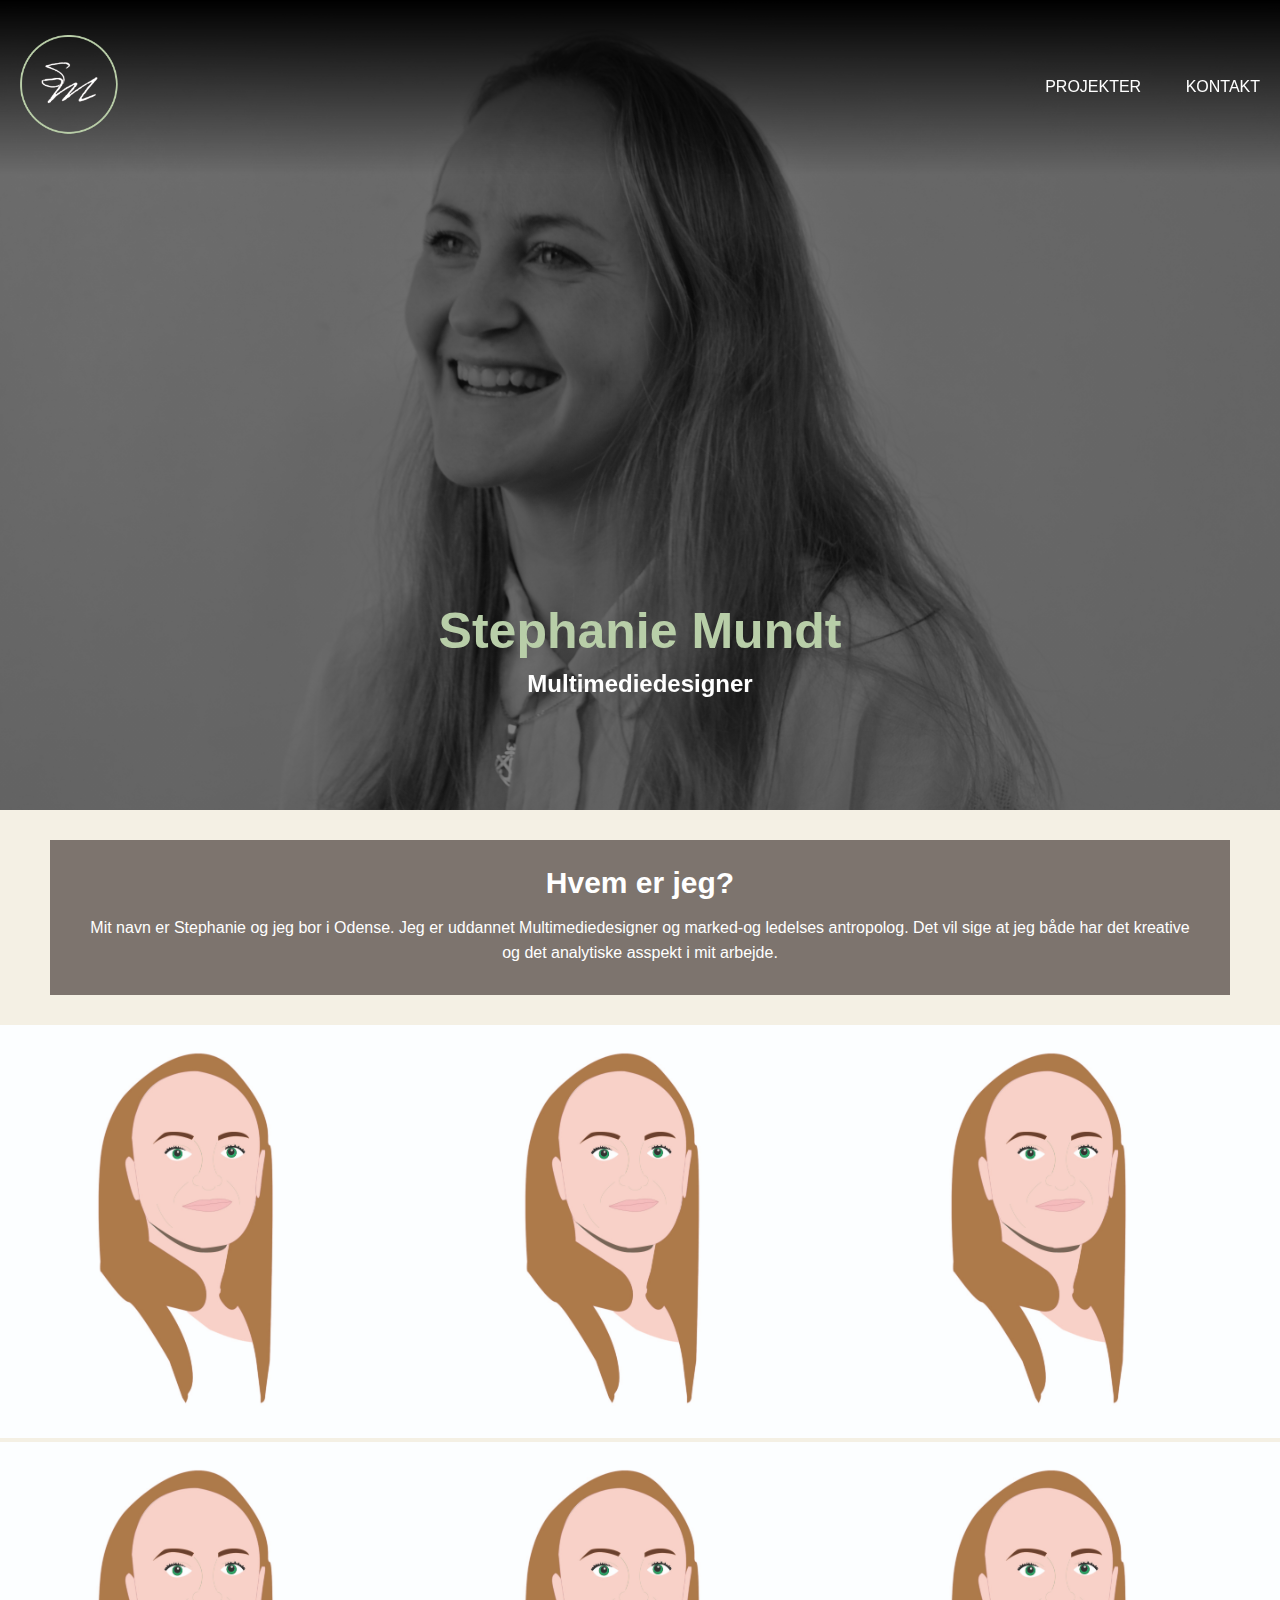
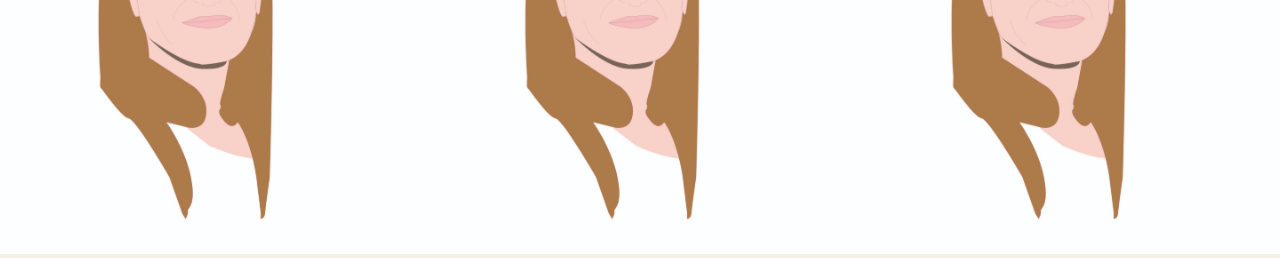
==== Eksamen/index.html @ cfb69e47 "backup" ====
<!DOCTYPE html>
<html lang="en" dir="ltr">
  <head>
    <meta charset="utf-8">
    <meta name="viewport" content="width=device-width, initial-scale=1.0">
    <link rel="stylesheet" href="style.css">
    <title>Præsentationsportfolio</title>
  </head>

  <body>
      <div class="header">
          <div class="navbar">
            <a href="index.html"><img src="logo.png" alt="logo" class="logo"></a>
          <ul>
            <li><a href="projekter.html">Projekter</a></li>
            <li><a href="kontakt.html">Kontakt</a></li>
          </ul>
      </div>
      </div>

      <div class="content">
        <h1>Stephanie Mundt</h1>
        <h2>Multimediedesigner</h2>
      </div>

      <div class="container1">
        <div class="content1">
          <h1>Hvem er jeg?</h1>
          <p>Mit navn er Stephanie og jeg bor i Odense. Jeg er uddannet Multimediedesigner
            og marked-og ledelses antropolog. Det vil sige at jeg både har det kreative og det
            analytiske asspekt i mit arbejde.</p>
      </div>
      </div>

  <div class="container2">
    <div class="projekt1"><img src="portrat.jpg" alt="portrat"></div>
    <div class="projekt2"><img src="portrat.jpg" alt="blomster"></div>
    <div class="projekt3"><img src="portrat.jpg" alt="blomster"></div>
    <div class="projekt4"><img src="portrat.jpg" alt="blomster"></div>
    <div class="projekt5"><img src="portrat.jpg" alt="blomster"></div>
    <div class="projekt6"><img src="portrat.jpg" alt="blomster"></div>
  </div>

  </body>
</html>
---- Eksamen/style.css ----
*{
  margin: 0;
  padding: 0;
  font-family: sans-serif
}
body{
    background: #F4F0E4;
}
.header {
  width:100%;
  height: 90vh;
  text-align: center;
  background-image: linear-gradient(rgba(0, 0, 0, 0.5),rgba(0, 0, 0, 0.5)),url(mig1.png);
  background-size: cover;
  background-position: center;
}
.headerkontakt {
  width:100%;
  height: 100vh;
  text-align: center;
  background-image: linear-gradient(rgba(0, 0, 0, 0.5),rgba(0, 0, 0, 0.5)),url(mig1.png);
  background-size: cover;
  background-position: center;
}
.navbar{
  width: 100%;
  margin:auto;
  padding: 35px 0;
  display: flex;
  align-items: center;
  justify-content: space-between;
  position: fixed;
  background: linear-gradient(180deg,rgba(0,0,0,1) 0%,rgba(0,0,0,0) 100%);
}
.logo{
  width: 100px;
  height: 100px;
  margin-left: 20px;
  cursor: pointer;
}
.navbar ul li{
  list-style: none;
  display: inline-block;
  margin: 0 20px;
  position:relative;
}
.navbar ul li a{
  text-decoration: none;
  color: #fff;
  text-transform: uppercase;
}
.navbar ul li::after{
  content: '';
  height: 3px;
  width: 0;
  background: #B8CEA8;
  position: absolute;
  left: 0;
  bottom: -10px;
  transition: 0.5s;
}
.navbar ul li:hover::after{
  width: 100%
}
.content{
  width: 100%;
  position: absolute;
  top: 70%;
  transform: translateY(-50%);
  text-align: center;
  color: #fff;
}
.content h1{
  font-size: 50px;
  margin-top: 40px;
  margin-bottom:10px;
  color: #B8CEA8
}
.content p{
  margin: 20px auto;
  font-weight: 100;
  line-height: 25px;
}

/* unvisited link */
a:link {
  color: #fff;
}

/* visited link */
a:visited {
  color: #7D746E;
}

/* mouse over link */
a:hover {
  color: #B8CEA8;
}

/*forside tekst*/
.container1 {
  display: grid;
  grid-template-rows: 1fr;
  grid-auto-columns: 1fr;
  gap: 0px 0px;
  margin-top: 30px;
  margin-bottom: 30px;
  margin-left: 50px;
  margin-right: 50px;
  background-color: #7D746E;
  padding: 30px;
  color: #fff;
}

.content1 {
  grid-area: 1 / 1 / 2 / 2;
  text-align:center;
  line-height: 25px;
}
.content1 h1{
  font-size: 30px;
  margin-bottom:20px;
}
}
/*billede-grid på forside*/
.container2 {
    display: grid;
    grid-template-rows: 1fr 1fr 1fr 1fr 1fr 1fr;
    grid-auto-columns: 1fr;
    gap: 0px 0px;
    grid-auto-flow: row;
}

  .projekt1 { grid-area: 1 / 1 / 2 / 2;}
      .projekt1 img{
        width: 100%;
      }
  .projekt2 { grid-area: 2 / 1 / 3 / 2;}
      .projekt2 img{
        width: 100%;
      }
  .projekt3 { grid-area: 3 / 1 / 4 / 2;}
      .projekt3 img{
        width: 100%;
      }
  .projekt4 { grid-area: 4 / 1 / 5 / 2;}
      .projekt4 img{
        width: 100%;
      }
  .projekt5 { grid-area: 5 / 1 / 6 / 2;}
      .projekt5 img{
        width: 100%;
      }
  .projekt6 { grid-area: 6 / 1 / 7 / 2;}
      .projekt6 img{
        width: 100%;
      }

/*grid projekt side*/
  .container3 {
    display: grid;
    margin-top: 20px;
    grid-template-columns: 1fr 1fr;
    grid-template-rows: 1fr 1fr 1fr 1fr 1fr 1fr;
    grid-auto-columns: 1fr;
    gap: 20px 20px;
    margin-left: 20px;
    margin-right: 20px;
    margin-bottom: 20px;
    grid-auto-flow: row;
    grid-template-areas:
      "projekt1pro tekst1pro"
      "tekst2pro projekt2pro"
      "projekt3pro tekst3pro"
      "tekst4pro projekt4pro"
      "projekt5pro tekst5pro"
      "tekst6pro projekt6pro";
  }

  .projekt1pro { grid-area: projekt1pro;}
  .projekt1pro img{
    width: 100%;
  }
  .tekst1pro { grid-area: tekst1pro;
    background: #B8CEA8;
    padding: 30px;
  }
  .tekst2pro { grid-area: tekst2pro;
    background:#D5CDB8;
    padding: 30px;
  }
  .projekt2pro { grid-area: projekt2pro;}
    .projekt2pro img{
      width: 100%;
    }
  .projekt3pro { grid-area: projekt3pro;}
    .projekt3pro img{
      width: 100%;
    }
  .tekst3pro { grid-area: tekst3pro;
    background: #B8CEA8;
    padding: 30px;
  }
  .tekst4pro { grid-area: tekst4pro;
    background:#D5CDB8;
    padding: 30px;
  }
  .projekt4pro { grid-area: projekt4pro;}
    .projekt4pro img{
      width: 100%;
    }
  .projekt5pro { grid-area: projekt5pro;}
    .projekt5pro img{
      width: 100%;
    }
  .tekst5pro { grid-area: tekst5pro;
    background:#B8CEA8;
    padding: 30px;
  }
  .tekst6pro { grid-area: tekst6pro;
    background:#D5CDB8;
    padding: 30px;
  }
  .projekt6pro { grid-area: projekt6pro;}
    .projekt6pro img{
      width: 100%;
    }


/*Style på skærm over 600px*/
@media only screen and (min-width:600px){
  html,body {
      height: 100%;
    }

    .container2 {
        display: grid;
        grid-template-columns: 1fr 1fr 1fr;
        grid-template-rows: 1fr 1fr;
        grid-auto-flow: row;
        grid-template-areas:
          "projekt1 projekt2 projekt3"
          "projekt4 projekt5 projekt6"
          ". . .";
      }

    .projekt1 { grid-area: projekt1; }

    .projekt2 { grid-area: projekt2; }

    .projekt3 { grid-area: projekt3; }

    .projekt4 { grid-area: projekt4; }

    .projekt5 { grid-area: projekt5; }

    .projekt6 { grid-area: projekt6; }

/*Style på skærm over 700px*/
    @media only screen and (min-width:700px){
      html,body {
          height: 100%;
        }
    .container3 {
      display: grid;
      margin-top: 20px;
      grid-template-columns: 1fr 1fr;
      grid-template-rows: 1fr 1fr 1fr 1fr 1fr 1fr;
      grid-auto-columns: 1fr;
      gap: 20px 20px;
      margin-bottom: 20px;
      grid-auto-flow: row;
      grid-template-areas:
      "projekt1pro tekst1pro"
      "tekst2pro projekt2pro"
      "projekt3pro tekst3pro"
      "tekst4pro projekt4pro"
      "projekt5pro tekst5pro"
      "tekst6pro projekt6pro";
  }

  .projekt1pro { grid-area: projekt1pro;}
  .projekt1pro img{
      width: 100%;
    }
  .tekst1pro { grid-area: tekst1pro;
    background: #B8CEA8;
    padding: 30px;
  }
  .tekst2pro { grid-area: tekst2pro;
    background:#D5CDB8;
    padding: 30px;
  }
  .projekt2pro { grid-area: projekt2pro;}
  .projekt2pro img{
      width: 100%;
    }
  .projekt3pro { grid-area: projekt3pro;}
  .projekt3pro img{
      width: 100%;
    }
  .tekst3pro { grid-area: tekst3pro;
    background: #B8CEA8;
    padding: 30px;
  }
  .tekst4pro { grid-area: tekst4pro;
    background:#D5CDB8;
    padding: 30px;
  }
  .projekt4pro { grid-area: projekt4pro;}
  .projekt4pro img{
      width: 100%;
    }
  .projekt5pro { grid-area: projekt5pro;}
  .projekt5pro img{
      width: 100%;
    }
  .tekst5pro { grid-area: tekst5pro;
    background:#B8CEA8;
    padding: 30px;
  }
  .tekst6pro { grid-area: tekst6pro;
    background:#D5CDB8;
    padding: 30px;
  }
  .projekt6pro { grid-area: projekt6pro;}
  .projekt1pro img{
      width: 100%;
    }

/*
body {
  max-width: 1000px;
  margin:auto;
}

body {
  display: grid;
  grid-template-areas:
    'header'
    'menu '
    'main'
    'right'
    'footer';
  grid-template-columns: 1fr;
  grid-gap: 10px;
  background-color: rgb(244, 60, 121);
  padding: 10px;
}

.item1 { grid-area: header; }
.item2 { grid-area: menu; }
.item3 { grid-area: main; }
.item4 { grid-area: right; }
.item5 { grid-area: footer; }

.grid-container > * {
  background-color: rgb(117, 82, 173);
  text-align: center;
  padding: 20px 0;
  font-size: 30px;
}

  .grid-container{
    height: 100%;
    grid-template-areas:
        'header header header header '
        'menu main main right'
        'footer footer footer footer';
      grid-template-columns: 1fr 3fr 1fr 1fr;
      grid-template-rows: 100px auto 100px;
      grid-gap: 10px;
      background-color: rgb(244, 60, 121);
      padding: 10px;
    }
  }
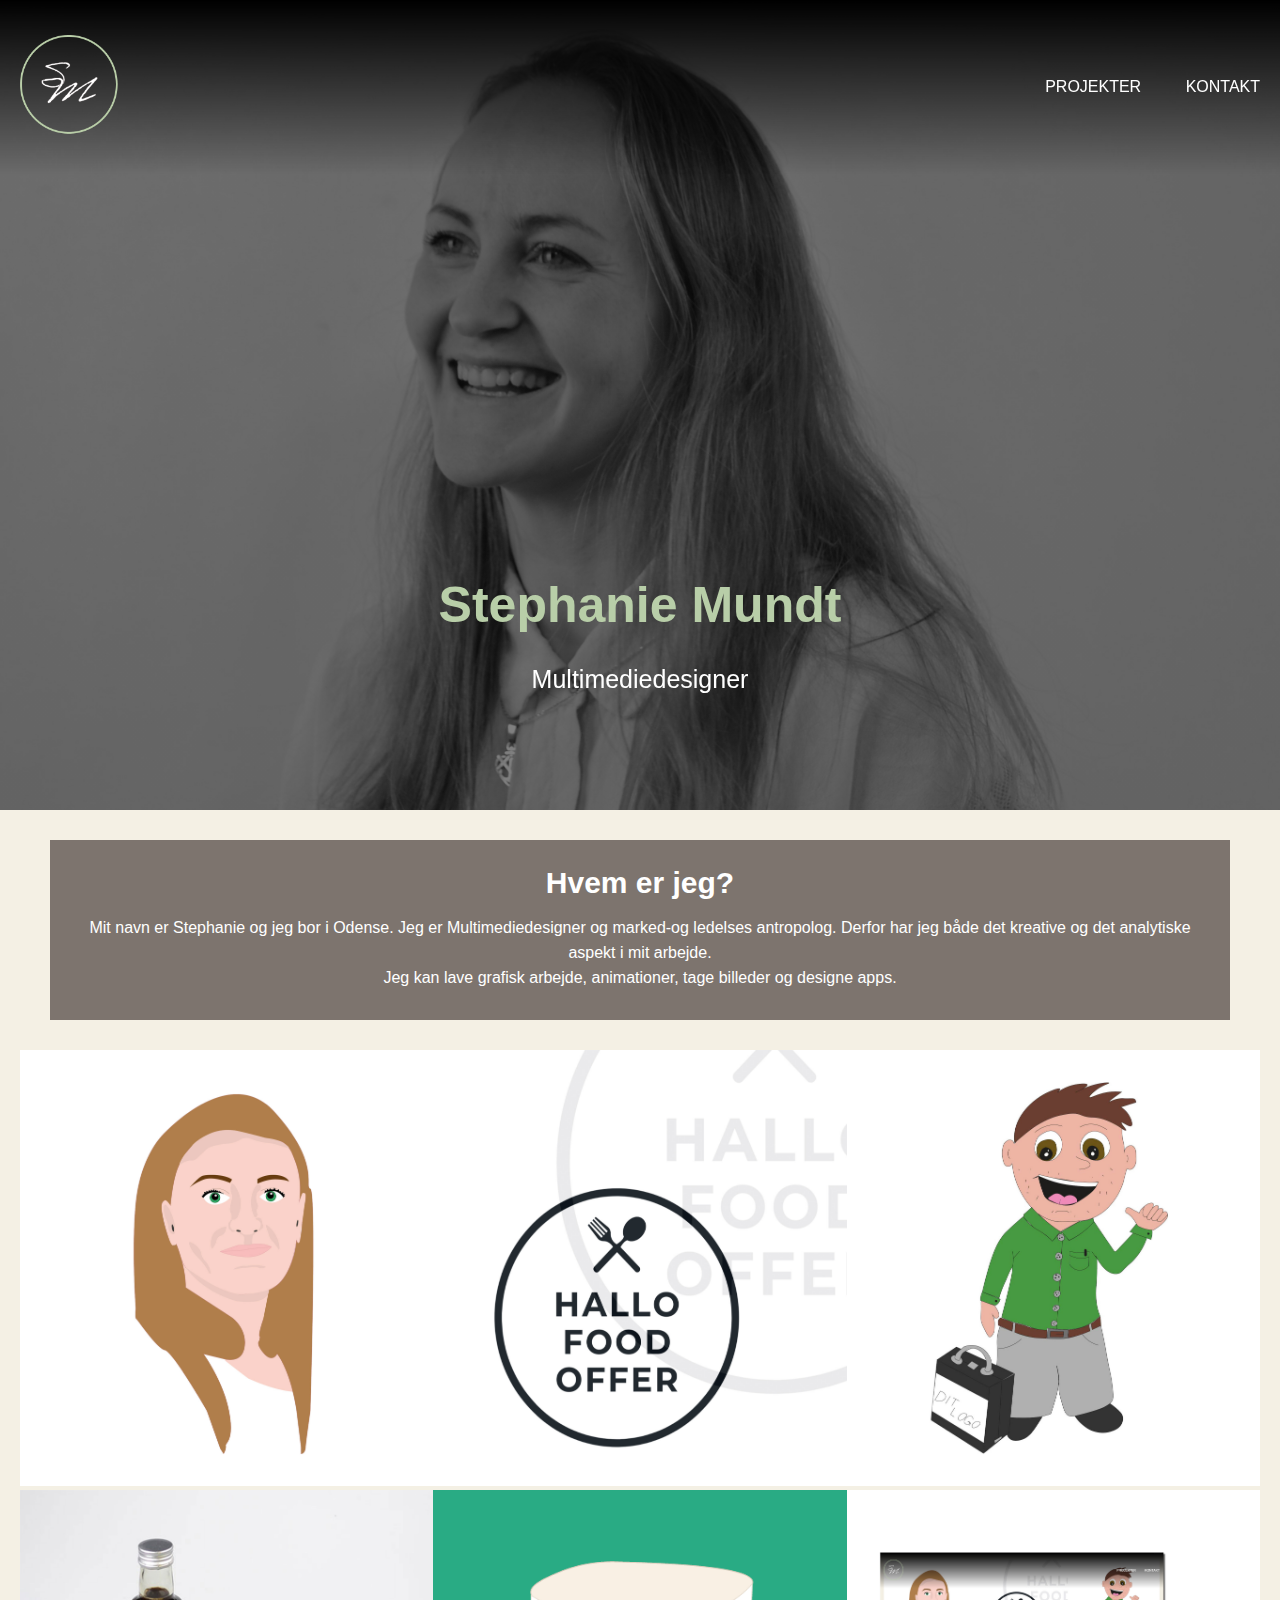
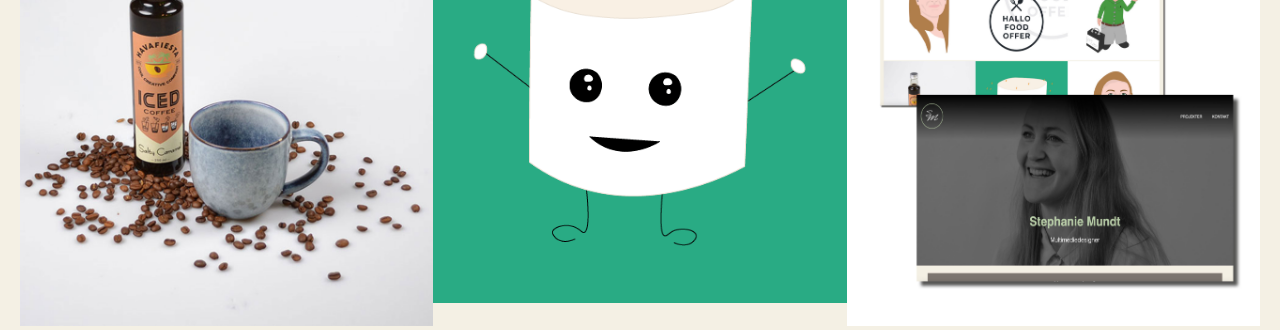
==== commit f4bb5080: "Add files via upload" ====
--- a/Eksamen/index.html
+++ b/Eksamen/index.html
@@ -1,44 +1,51 @@
 <!DOCTYPE html>
 <html lang="en" dir="ltr">
-  <head>
-    <meta charset="utf-8">
-    <meta name="viewport" content="width=device-width, initial-scale=1.0">
-    <link rel="stylesheet" href="style.css">
-    <title>Præsentationsportfolio</title>
-  </head>
+<head>
+  <meta charset="utf-8">
+  <meta name="viewport" content="width=device-width, initial-scale=1.0">
+  <link rel="stylesheet" href="style.css">
+  <title>Præsentationsportfolio</title>
+</head>
 
-  <body>
-      <div class="header">
-          <div class="navbar">
-            <a href="index.html"><img src="logo.png" alt="logo" class="logo"></a>
-          <ul>
-            <li><a href="projekter.html">Projekter</a></li>
-            <li><a href="kontakt.html">Kontakt</a></li>
-          </ul>
+<body>
+  <div class="header">
+      <div class="navbar">
+        <a href="index.html"><img src="medie/logo.png" alt="logo" class="logo"></a>
+        <ul>
+        <li><a href="projekter.html">Projekter</a></li>
+        <li><a href="kontakt.html">Kontakt</a></li>
+        </ul>
       </div>
-      </div>
+  </div>
 
       <div class="content">
         <h1>Stephanie Mundt</h1>
         <h2>Multimediedesigner</h2>
-      </div>
+  </div>
 
-      <div class="container1">
-        <div class="content1">
-          <h1>Hvem er jeg?</h1>
-          <p>Mit navn er Stephanie og jeg bor i Odense. Jeg er uddannet Multimediedesigner
-            og marked-og ledelses antropolog. Det vil sige at jeg både har det kreative og det
-            analytiske asspekt i mit arbejde.</p>
-      </div>
-      </div>
+    <div class="container1">
+      <div class="content1">
+        <h1>Hvem er jeg?</h1>
+        <p>Mit navn er Stephanie og jeg bor i Odense. Jeg er Multimediedesigner
+          og marked-og ledelses antropolog. Derfor har jeg både det kreative og det
+          analytiske aspekt i mit arbejde.<br>Jeg kan lave grafisk arbejde, animationer,
+          tage billeder og designe apps.</p>
+    </div>
+  </div>
 
   <div class="container2">
-    <div class="projekt1"><img src="portrat.jpg" alt="portrat"></div>
-    <div class="projekt2"><img src="portrat.jpg" alt="blomster"></div>
-    <div class="projekt3"><img src="portrat.jpg" alt="blomster"></div>
-    <div class="projekt4"><img src="portrat.jpg" alt="blomster"></div>
-    <div class="projekt5"><img src="portrat.jpg" alt="blomster"></div>
-    <div class="projekt6"><img src="portrat.jpg" alt="blomster"></div>
+    <div class="projekt1"><a href="projekter.html#projekt1pro"><img src="medie/portrat.jpg" alt="portrat"></a>
+      </div>
+    <div class="projekt2"><a href="projekter.html#projekt2pro"><img src="medie/foodapp.jpg" alt="foodapp"></a>
+      </div>
+    <div class="projekt3"><a href="projekter.html#projekt3pro"><img src="medie/tegneserie.jpg" alt="tegneserie"></a>
+      </div>
+    <div class="projekt4"><a href="projekter.html#projekt4pro"><img src="medie/kaffe.jpg" alt="blomster"></a>
+      </div>
+    <div class="projekt5"><a href="projekter.html#projekt5pro"><img src="medie/skumfidus.gif" alt="portrat"></a>
+      </div>
+    <div class="projekt6"><a href="projekter.html#projekt6pro"><img src="medie/hjemmeside.jpg" alt="blomster"></a>
+      </div>
   </div>
 
   </body>
--- a/Eksamen/style.css
+++ b/Eksamen/style.css
@@ -10,7 +10,7 @@
   width:100%;
   height: 90vh;
   text-align: center;
-  background-image: linear-gradient(rgba(0, 0, 0, 0.5),rgba(0, 0, 0, 0.5)),url(mig1.png);
+  background-image: linear-gradient(rgba(0, 0, 0, 0.5),rgba(0, 0, 0, 0.5)),url(medie/mig1.jpg);
   background-size: cover;
   background-position: center;
 }
@@ -18,7 +18,7 @@
   width:100%;
   height: 100vh;
   text-align: center;
-  background-image: linear-gradient(rgba(0, 0, 0, 0.5),rgba(0, 0, 0, 0.5)),url(mig1.png);
+  background-image: linear-gradient(rgba(0, 0, 0, 0.5),rgba(0, 0, 0, 0.5)),url(medie/mig1.jpg);
   background-size: cover;
   background-position: center;
 }
@@ -75,6 +75,12 @@
   margin-top: 40px;
   margin-bottom:10px;
   color: #B8CEA8
+}
+.content h2{
+  margin: 20px auto;
+  font-weight: 100;
+  line-height: 50px;
+  font-size: 25px;
 }
 .content p{
   margin: 20px auto;
@@ -121,256 +127,213 @@
   font-size: 30px;
   margin-bottom:20px;
 }
-}
 /*billede-grid på forside*/
 .container2 {
-    display: grid;
-    grid-template-rows: 1fr 1fr 1fr 1fr 1fr 1fr;
-    grid-auto-columns: 1fr;
-    gap: 0px 0px;
-    grid-auto-flow: row;
-}
-
-  .projekt1 { grid-area: 1 / 1 / 2 / 2;}
-      .projekt1 img{
-        width: 100%;
-      }
-  .projekt2 { grid-area: 2 / 1 / 3 / 2;}
-      .projekt2 img{
-        width: 100%;
-      }
-  .projekt3 { grid-area: 3 / 1 / 4 / 2;}
-      .projekt3 img{
-        width: 100%;
-      }
-  .projekt4 { grid-area: 4 / 1 / 5 / 2;}
-      .projekt4 img{
-        width: 100%;
-      }
-  .projekt5 { grid-area: 5 / 1 / 6 / 2;}
-      .projekt5 img{
-        width: 100%;
-      }
-  .projekt6 { grid-area: 6 / 1 / 7 / 2;}
-      .projekt6 img{
-        width: 100%;
-      }
+  display: grid;
+  grid-template-rows: 1fr 1fr 1fr 1fr 1fr 1fr;
+  grid-auto-columns: 1fr;
+  gap: 0px 0px;
+  grid-auto-flow: row;
+  margin-left: 20px;
+  margin-right: 20px;
+}
+
+.projekt1 { grid-area: 1 / 1 / 2 / 2;
+}
+.projekt1 img{
+  width: 100%;
+}
+.projekt2 { grid-area: 2 / 1 / 3 / 2;
+}
+.projekt2 img{
+  width: 100%;
+}
+.projekt3 { grid-area: 3 / 1 / 4 / 2;
+}
+.projekt3 img{
+  width: 100%;
+}
+.projekt4 { grid-area: 4 / 1 / 5 / 2;
+}
+.projekt4 img{
+  width: 100%;
+}
+.projekt5 { grid-area: 5 / 1 / 6 / 2;
+}
+.projekt5 img{
+  width: 100%;
+  background-color: #29ab84;
+}
+.projekt6 { grid-area: 6 / 1 / 7 / 2;
+}
+.projekt6 img{
+  width: 100%;
+}
 
 /*grid projekt side*/
-  .container3 {
-    display: grid;
-    margin-top: 20px;
-    grid-template-columns: 1fr 1fr;
-    grid-template-rows: 1fr 1fr 1fr 1fr 1fr 1fr;
-    grid-auto-columns: 1fr;
-    gap: 20px 20px;
-    margin-left: 20px;
-    margin-right: 20px;
-    margin-bottom: 20px;
-    grid-auto-flow: row;
-    grid-template-areas:
-      "projekt1pro tekst1pro"
-      "tekst2pro projekt2pro"
-      "projekt3pro tekst3pro"
-      "tekst4pro projekt4pro"
-      "projekt5pro tekst5pro"
-      "tekst6pro projekt6pro";
-  }
-
-  .projekt1pro { grid-area: projekt1pro;}
-  .projekt1pro img{
-    width: 100%;
-  }
-  .tekst1pro { grid-area: tekst1pro;
-    background: #B8CEA8;
-    padding: 30px;
-  }
-  .tekst2pro { grid-area: tekst2pro;
-    background:#D5CDB8;
-    padding: 30px;
-  }
-  .projekt2pro { grid-area: projekt2pro;}
-    .projekt2pro img{
-      width: 100%;
-    }
-  .projekt3pro { grid-area: projekt3pro;}
-    .projekt3pro img{
-      width: 100%;
-    }
-  .tekst3pro { grid-area: tekst3pro;
-    background: #B8CEA8;
-    padding: 30px;
-  }
-  .tekst4pro { grid-area: tekst4pro;
-    background:#D5CDB8;
-    padding: 30px;
-  }
-  .projekt4pro { grid-area: projekt4pro;}
-    .projekt4pro img{
-      width: 100%;
-    }
-  .projekt5pro { grid-area: projekt5pro;}
-    .projekt5pro img{
-      width: 100%;
-    }
-  .tekst5pro { grid-area: tekst5pro;
-    background:#B8CEA8;
-    padding: 30px;
-  }
-  .tekst6pro { grid-area: tekst6pro;
-    background:#D5CDB8;
-    padding: 30px;
-  }
-  .projekt6pro { grid-area: projekt6pro;}
-    .projekt6pro img{
-      width: 100%;
-    }
-
+.container3 {
+  display: grid;
+  grid-template-rows: 1fr 1fr 1fr 1fr 1fr 1fr 1fr 1fr 1fr 1fr 1fr 1fr;
+  grid-auto-columns: 1fr;
+  grid-auto-flow: row;
+  gap: 0px 0px;
+  color: #fff;
+}
+
+#projekt1pro { grid-area: 1 / 1 / 2 / 2;
+}
+#projekt1pro img{
+  width: 100%;
+}
+.tekst1pro { grid-area: 2 / 1 / 3 / 2;
+  background: #B8CEA8;
+  padding: 100px;
+}
+#projekt2pro { grid-area: 3 / 1 / 4 / 2;
+}
+#projekt2pro img{
+  width: 100%;
+}
+.tekst2pro { grid-area: 4 / 1 / 5 / 2;
+  background:#D5CDB8;
+  padding: 100px;
+}
+#projekt3pro { grid-area: 5 / 1 / 6 / 2;
+}
+#projekt3pro img{
+  width: 100%;
+}
+.tekst3pro { grid-area: 6 / 1 / 7 / 2;
+  background: #B8CEA8;
+  padding: 100px;
+}
+#projekt4pro { grid-area: 7 / 1 / 8 / 2;
+}
+#projekt4pro img{
+  width: 100%;
+}
+.tekst4pro { grid-area: 8 / 1 / 9 / 2;
+  background:#D5CDB8;
+  padding: 100px;
+}
+#projekt5pro { grid-area: 9 / 1 / 10 / 2;
+}
+#projekt5pro img{
+  width: 100%;
+}
+.tekst5pro { grid-area: 10 / 1 / 11 / 2;
+  background:#B8CEA8;
+  padding: 100px;
+}
+#projekt6pro { grid-area: 11 / 1 / 12 / 2;
+}
+#projekt6pro img{
+  width: 100%;
+}
+.tekst6pro { grid-area: 12 / 1 / 13 / 2;
+  background:#D5CDB8;
+  padding: 100px;
+}
 
 /*Style på skærm over 600px*/
 @media only screen and (min-width:600px){
   html,body {
-      height: 100%;
-    }
-
-    .container2 {
-        display: grid;
-        grid-template-columns: 1fr 1fr 1fr;
-        grid-template-rows: 1fr 1fr;
-        grid-auto-flow: row;
-        grid-template-areas:
-          "projekt1 projekt2 projekt3"
-          "projekt4 projekt5 projekt6"
-          ". . .";
-      }
-
-    .projekt1 { grid-area: projekt1; }
-
-    .projekt2 { grid-area: projekt2; }
-
-    .projekt3 { grid-area: projekt3; }
-
-    .projekt4 { grid-area: projekt4; }
-
-    .projekt5 { grid-area: projekt5; }
-
-    .projekt6 { grid-area: projekt6; }
+    height: 100%;
+}
+
+.container2 {
+  display: grid;
+  grid-template-columns: 1fr 1fr 1fr;
+  grid-template-rows: 1fr 1fr;
+  grid-auto-flow: row;
+  grid-template-areas:
+  "projekt1 projekt2 projekt3"
+  "projekt4 projekt5 projekt6"
+  ". . .";
+}
+
+.projekt1 { grid-area: projekt1; }
+
+.projekt2 { grid-area: projekt2; }
+
+.projekt3 { grid-area: projekt3; }
+
+.projekt4 { grid-area: projekt4; }
+
+.projekt5 { grid-area: projekt5; }
+
+.projekt6 { grid-area: projekt6; }
+}
 
 /*Style på skærm over 700px*/
-    @media only screen and (min-width:700px){
-      html,body {
-          height: 100%;
-        }
-    .container3 {
-      display: grid;
-      margin-top: 20px;
-      grid-template-columns: 1fr 1fr;
-      grid-template-rows: 1fr 1fr 1fr 1fr 1fr 1fr;
-      grid-auto-columns: 1fr;
-      gap: 20px 20px;
-      margin-bottom: 20px;
-      grid-auto-flow: row;
-      grid-template-areas:
-      "projekt1pro tekst1pro"
-      "tekst2pro projekt2pro"
-      "projekt3pro tekst3pro"
-      "tekst4pro projekt4pro"
-      "projekt5pro tekst5pro"
-      "tekst6pro projekt6pro";
-  }
-
-  .projekt1pro { grid-area: projekt1pro;}
-  .projekt1pro img{
-      width: 100%;
-    }
-  .tekst1pro { grid-area: tekst1pro;
-    background: #B8CEA8;
-    padding: 30px;
-  }
-  .tekst2pro { grid-area: tekst2pro;
-    background:#D5CDB8;
-    padding: 30px;
-  }
-  .projekt2pro { grid-area: projekt2pro;}
-  .projekt2pro img{
-      width: 100%;
-    }
-  .projekt3pro { grid-area: projekt3pro;}
-  .projekt3pro img{
-      width: 100%;
-    }
-  .tekst3pro { grid-area: tekst3pro;
-    background: #B8CEA8;
-    padding: 30px;
-  }
-  .tekst4pro { grid-area: tekst4pro;
-    background:#D5CDB8;
-    padding: 30px;
-  }
-  .projekt4pro { grid-area: projekt4pro;}
-  .projekt4pro img{
-      width: 100%;
-    }
-  .projekt5pro { grid-area: projekt5pro;}
-  .projekt5pro img{
-      width: 100%;
-    }
-  .tekst5pro { grid-area: tekst5pro;
-    background:#B8CEA8;
-    padding: 30px;
-  }
-  .tekst6pro { grid-area: tekst6pro;
-    background:#D5CDB8;
-    padding: 30px;
-  }
-  .projekt6pro { grid-area: projekt6pro;}
-  .projekt1pro img{
-      width: 100%;
-    }
-
-/*
-body {
-  max-width: 1000px;
-  margin:auto;
-}
-
-body {
-  display: grid;
+@media only screen and (min-width:970px){
+  html,body {
+    height: 100%;
+}
+.container3 {
+  display: grid;
+  margin-top: 20px;
+  margin-left: 20px;
+  margin-right: 20px;
+  grid-template-columns: 1fr 1fr;
+  grid-template-rows: 1fr 1fr 1fr 1fr 1fr 1fr;
+  gap: 20px 20px;
+  margin-bottom: 20px;
   grid-template-areas:
-    'header'
-    'menu '
-    'main'
-    'right'
-    'footer';
-  grid-template-columns: 1fr;
-  grid-gap: 10px;
-  background-color: rgb(244, 60, 121);
-  padding: 10px;
-}
-
-.item1 { grid-area: header; }
-.item2 { grid-area: menu; }
-.item3 { grid-area: main; }
-.item4 { grid-area: right; }
-.item5 { grid-area: footer; }
-
-.grid-container > * {
-  background-color: rgb(117, 82, 173);
-  text-align: center;
-  padding: 20px 0;
-  font-size: 30px;
-}
-
-  .grid-container{
-    height: 100%;
-    grid-template-areas:
-        'header header header header '
-        'menu main main right'
-        'footer footer footer footer';
-      grid-template-columns: 1fr 3fr 1fr 1fr;
-      grid-template-rows: 100px auto 100px;
-      grid-gap: 10px;
-      background-color: rgb(244, 60, 121);
-      padding: 10px;
-    }
-  }
+  "projekt1pro tekst1pro"
+  "tekst2pro projekt2pro"
+  "projekt3pro tekst3pro"
+  "tekst4pro projekt4pro"
+  "projekt5pro tekst5pro"
+  "tekst6pro projekt6pro";
+}
+
+#projekt1pro { grid-area: projekt1pro;}
+#projekt1pro img{
+  width: 100%;
+}
+.tekst1pro { grid-area: tekst1pro;
+  background: #B8CEA8;
+  padding: 150px;
+}
+.tekst2pro { grid-area: tekst2pro;
+  background:#D5CDB8;
+  padding: 150px;
+}
+#projekt2pro { grid-area: projekt2pro;}
+#projekt2pro img{
+  width: 100%;
+}
+#projekt3pro { grid-area: projekt3pro;}
+#projekt3pro img{
+  width: 100%;
+}
+.tekst3pro { grid-area: tekst3pro;
+  background: #B8CEA8;
+  padding: 150px;
+}
+.tekst4pro { grid-area: tekst4pro;
+  background:#D5CDB8;
+  padding: 150px;
+}
+#projekt4pro { grid-area: projekt4pro;}
+#projekt4pro img{
+  width: 100%;
+}
+#projekt5pro { grid-area: projekt5pro;}
+#projekt5pro img{
+  width: 100%;
+}
+.tekst5pro { grid-area: tekst5pro;
+  background:#B8CEA8;
+  padding: 150px;
+}
+.tekst6pro { grid-area: tekst6pro;
+  background:#D5CDB8;
+  padding: 150px;
+}
+#projekt6pro { grid-area: projekt6pro;}
+#projekt6pro img{
+  width: 100%;
+}
+}
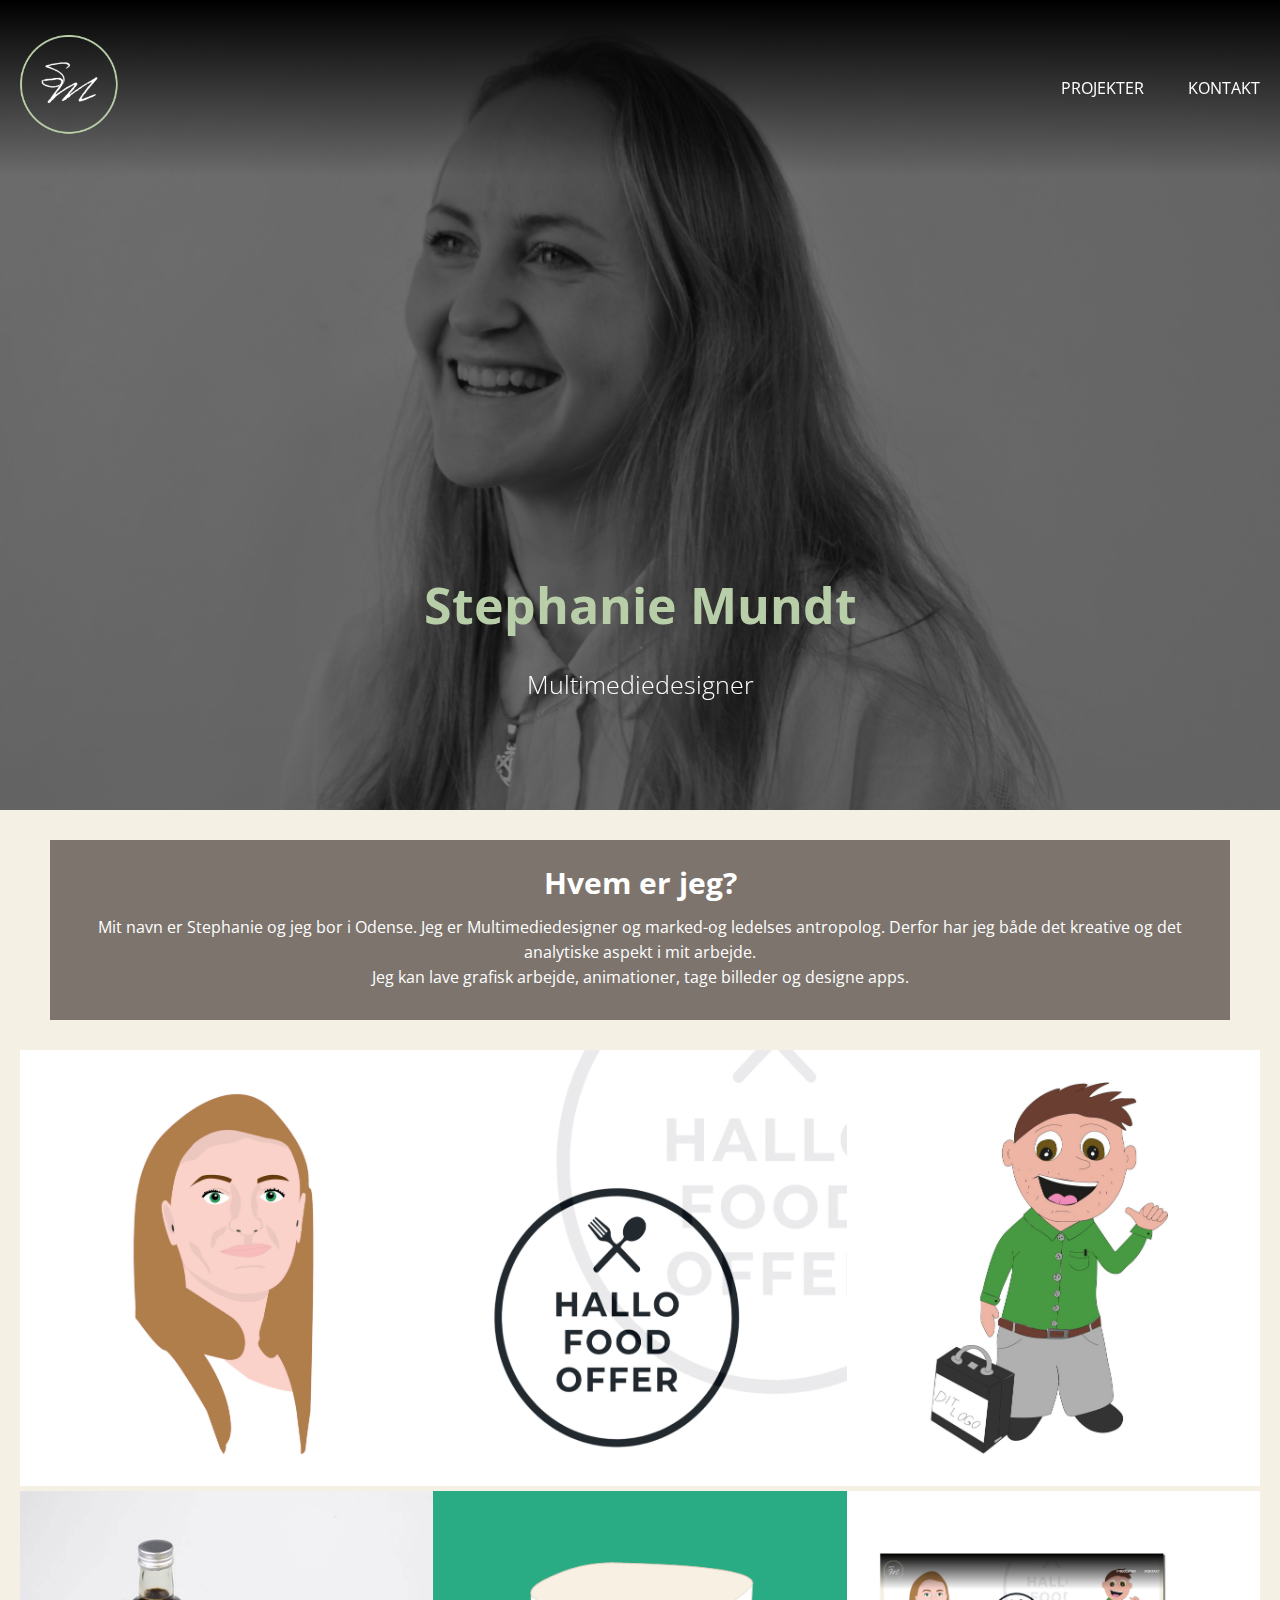
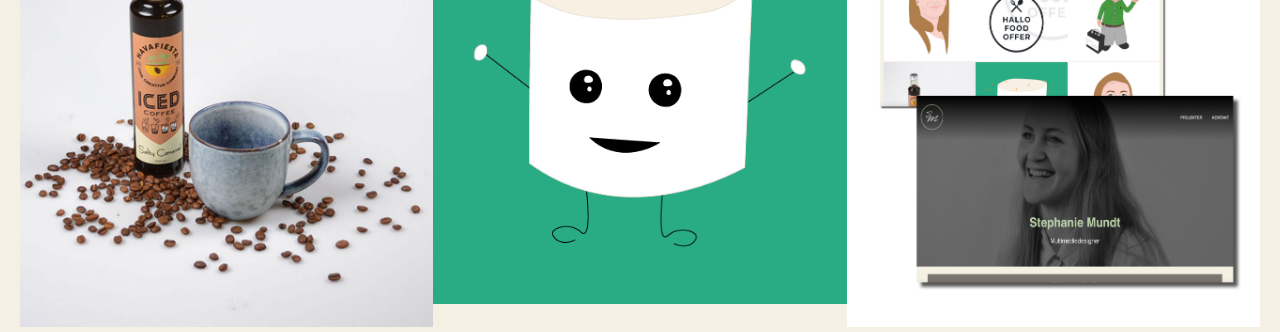
==== commit ede771f5: "Add files via upload" ====
--- a/Eksamen/index.html
+++ b/Eksamen/index.html
@@ -4,6 +4,9 @@
   <meta charset="utf-8">
   <meta name="viewport" content="width=device-width, initial-scale=1.0">
   <link rel="stylesheet" href="style.css">
+  <style>
+  @import url('https://fonts.googleapis.com/css2?family=Open+Sans&display=swap');
+  </style>
   <title>Præsentationsportfolio</title>
 </head>
 
--- a/Eksamen/style.css
+++ b/Eksamen/style.css
@@ -1,7 +1,7 @@
 *{
   margin: 0;
   padding: 0;
-  font-family: sans-serif
+  font-family: 'Open Sans', sans-serif;
 }
 body{
     background: #F4F0E4;
@@ -84,6 +84,7 @@
 }
 .content p{
   margin: 20px auto;
+  font-size: 20px;
   font-weight: 100;
   line-height: 25px;
 }
